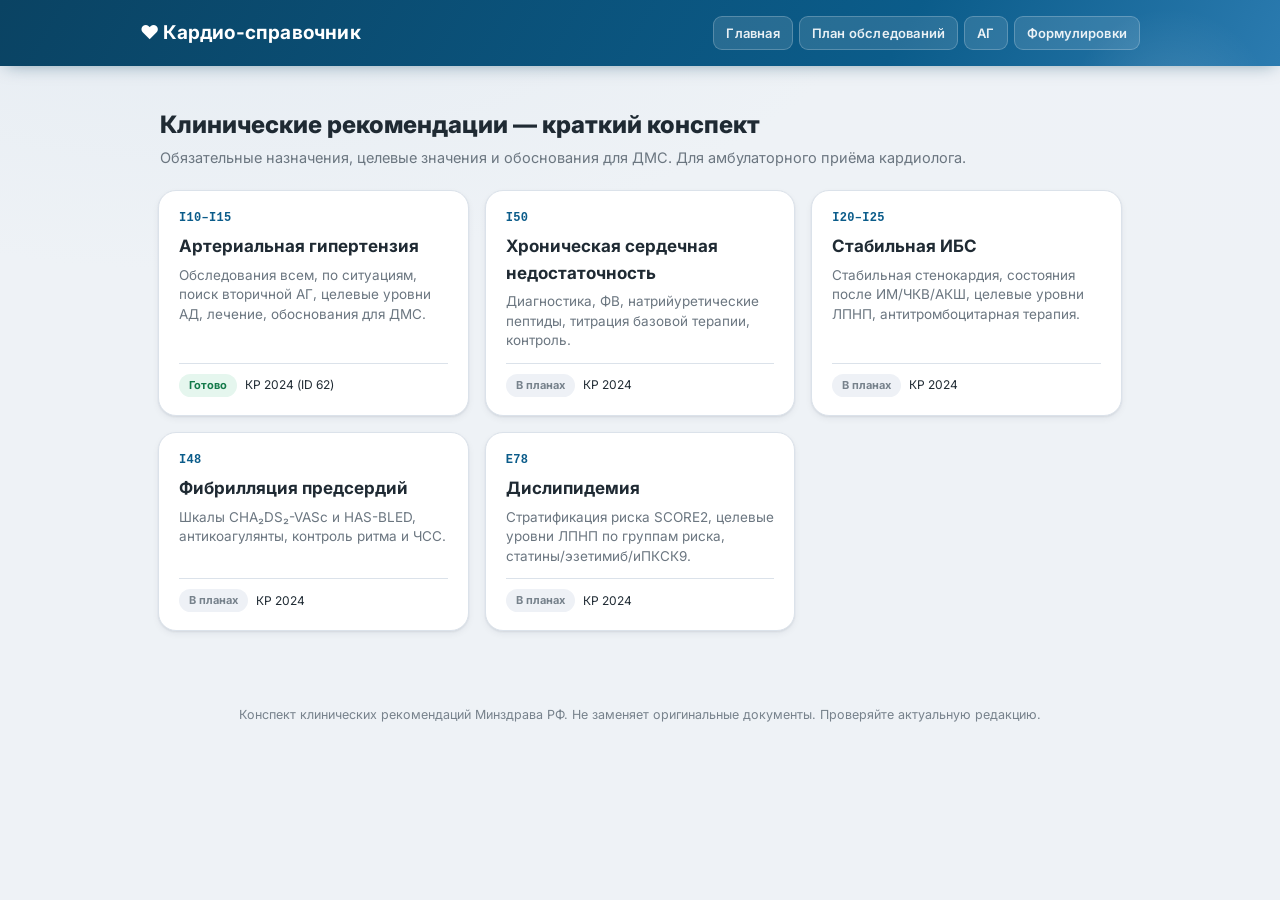
==== index.html @ 0620a476 "Initial commit" ====
<!DOCTYPE html>
<html lang="ru">
<head>
<meta charset="UTF-8">
<meta name="viewport" content="width=device-width, initial-scale=1.0">
<title>Кардио-справочник — клинические рекомендации для амбулаторного приёма</title>
<link rel="preconnect" href="https://fonts.googleapis.com">
<link rel="preconnect" href="https://fonts.gstatic.com" crossorigin>
<link href="https://fonts.googleapis.com/css2?family=Inter:wght@400;500;600;700;800&display=swap" rel="stylesheet">
<link rel="stylesheet" href="styles.css">
</head>
<body>

<header>
  <div class="topnav">
    <span class="brand">❤️ Кардио-справочник</span>
    <div class="nav-links">
      <a href="index.html">Главная</a>
      <a href="planner.html">План обследований</a>
      <a href="ag.html">АГ</a>
      <a href="formulas.html">Формулировки</a>
    </div>
  </div>
</header>

<div class="container">

  <div class="page-title">Клинические рекомендации — краткий конспект</div>
  <div class="page-sub">Обязательные назначения, целевые значения и обоснования для ДМС. Для амбулаторного приёма кардиолога.</div>

  <div class="cards-grid">

    <a class="dx-card" href="ag.html">
      <div class="dx-code">I10–I15</div>
      <div class="dx-title">Артериальная гипертензия</div>
      <div class="dx-desc">Обследования всем, по ситуациям, поиск вторичной АГ, целевые уровни АД, лечение, обоснования для ДМС.</div>
      <div class="dx-meta">
        <span class="badge badge-ready">Готово</span>
        <span>КР 2024 (ID 62)</span>
      </div>
    </a>

    <a class="dx-card" href="chsn.html" onclick="return false;" style="cursor:default;">
      <div class="dx-code">I50</div>
      <div class="dx-title">Хроническая сердечная недостаточность</div>
      <div class="dx-desc">Диагностика, ФВ, натрийуретические пептиды, титрация базовой терапии, контроль.</div>
      <div class="dx-meta">
        <span class="badge badge-soon">В планах</span>
        <span>КР 2024</span>
      </div>
    </a>

    <a class="dx-card" href="ibs.html" onclick="return false;" style="cursor:default;">
      <div class="dx-code">I20–I25</div>
      <div class="dx-title">Стабильная ИБС</div>
      <div class="dx-desc">Стабильная стенокардия, состояния после ИМ/ЧКВ/АКШ, целевые уровни ЛПНП, антитромбоцитарная терапия.</div>
      <div class="dx-meta">
        <span class="badge badge-soon">В планах</span>
        <span>КР 2024</span>
      </div>
    </a>

    <a class="dx-card" href="fp.html" onclick="return false;" style="cursor:default;">
      <div class="dx-code">I48</div>
      <div class="dx-title">Фибрилляция предсердий</div>
      <div class="dx-desc">Шкалы CHA₂DS₂-VASc и HAS-BLED, антикоагулянты, контроль ритма и ЧСС.</div>
      <div class="dx-meta">
        <span class="badge badge-soon">В планах</span>
        <span>КР 2024</span>
      </div>
    </a>

    <a class="dx-card" href="dislipidemiya.html" onclick="return false;" style="cursor:default;">
      <div class="dx-code">E78</div>
      <div class="dx-title">Дислипидемия</div>
      <div class="dx-desc">Стратификация риска SCORE2, целевые уровни ЛПНП по группам риска, статины/эзетимиб/иПКСК9.</div>
      <div class="dx-meta">
        <span class="badge badge-soon">В планах</span>
        <span>КР 2024</span>
      </div>
    </a>

  </div>

</div>

<footer>Конспект клинических рекомендаций Минздрава РФ. Не заменяет оригинальные документы. Проверяйте актуальную редакцию.</footer>

</body>
</html>
---- styles.css ----
/* ============================================================
   Кардио-справочник: КР для амбулаторного приёма
   Стиль по образцу MedicSchet (светлый, тени, градиенты),
   но с собственным акцентным цветом (#0b5c8a — клинический синий)
   ============================================================ */

/* ------------------------------------------------------------
   1. ПАЛИТРА И ПЕРЕМЕННЫЕ
   ------------------------------------------------------------ */
:root {
  --font: "Inter", -apple-system, BlinkMacSystemFont, "Segoe UI", Roboto,
          "Helvetica Neue", Arial, sans-serif;
  --mono: "SFMono-Regular", "JetBrains Mono", "Consolas", "Courier New", monospace;

  /* Поверхности */
  --bg: #eef2f6;
  --bg-gradient-a: #e4ebf2;
  --bg-gradient-b: #eef2f7;
  --surface: #ffffff;
  --surface-2: #f7f9fc;
  --surface-3: #eef1f6;
  --border: #dbe2ea;
  --border-strong: #c9d3df;

  /* Текст */
  --text: #1f2a33;
  --text-2: #4b5763;
  --muted: #6b7680;
  --faint: #77828c;
  --placeholder: #8a94a0;

  /* Фирменный цвет (клинический синий) */
  --primary: #0b5c8a;
  --primary-2: #094e77;
  --primary-soft: #e6f0f7;
  --primary-softer: #f0f6fb;
  --on-primary: #ffffff;

  /* Цвета риска */
  --green: #1f9d63;
  --green-soft: #e5f6ee;
  --green-deep: #157a4b;
  --orange: #e58e1b;
  --orange-soft: #fdf2e0;
  --orange-deep: #c06f0d;
  --red: #e0483d;
  --red-soft: #fdebe9;
  --red-deep: #bd3429;
  --blue: #3b6fe0;
  --blue-soft: #e8effd;
  --blue-deep: #2b54b4;

  /* Тень */
  --shadow-1: 0 1px 2px rgba(24, 28, 51, .07), 0 3px 9px -2px rgba(24, 28, 51, .09);
  --shadow-2: 0 4px 10px -2px rgba(24, 28, 51, .10), 0 14px 30px -10px rgba(24, 28, 51, .22);
  --shadow-3: 0 6px 16px rgba(24, 28, 51, .12), 0 16px 40px -12px rgba(24, 28, 51, .25);
  --shadow-primary: 0 8px 20px -8px rgba(11, 92, 138, .50);

  /* Радиус */
  --r-sm: 8px;
  --r: 13px;
  --r-lg: 18px;

  /* Шапка сайта */
  --header-a: #0a4363;
  --header-b: #0b5c8a;
}

/* ------------------------------------------------------------
   2. БАЗА И СБРОС
   ------------------------------------------------------------ */
*, *::before, *::after { box-sizing: border-box; margin: 0; padding: 0; }

html { -webkit-text-size-adjust: 100%; }

body {
  font-family: var(--font);
  color: var(--text);
  color-scheme: light;
  font-size: 15px;
  line-height: 1.55;
  background: var(--bg);
  background-image:
    radial-gradient(1200px 600px at 15% -10%, var(--bg-gradient-a), transparent 60%),
    radial-gradient(900px 500px at 100% 0%, var(--bg-gradient-b), transparent 55%);
  background-attachment: fixed;
  min-height: 100vh;
}

*::-webkit-scrollbar { width: 10px; height: 10px; }
*::-webkit-scrollbar-thumb { background: #c6cdd6; border-radius: 8px; border: 2px solid transparent; background-clip: content-box; }
*::-webkit-scrollbar-thumb:hover { background: #aab3bf; border: 2px solid transparent; background-clip: content-box; }

.container { max-width: 1000px; margin: 0 auto; padding: 22px 18px 50px; }

/* ------------------------------------------------------------
   3. ШАПКА
   ------------------------------------------------------------ */
header {
  background: linear-gradient(120deg, var(--header-a), var(--header-b) 70%, #2b7bb0);
  color: #fff;
  padding: 16px 28px;
  font-size: 19px;
  font-weight: 700;
  letter-spacing: .2px;
  box-shadow: 0 4px 18px -6px rgba(9, 66, 96, .5);
  position: relative;
  overflow: hidden;
}
header::after {
  content: "";
  position: absolute;
  right: -10px; top: -10px;
  width: 240px; height: 240px;
  border-radius: 50%;
  background: radial-gradient(circle, rgba(255,255,255,.12), transparent 60%);
  pointer-events: none;
}
header > span, header > div { position: relative; z-index: 1; }

/* Навигация */
.topnav {
  display: flex;
  align-items: center;
  justify-content: space-between;
  gap: 10px;
  flex-wrap: wrap;
  max-width: 1000px;
  margin: 0 auto;
}
.topnav .brand { display: flex; align-items: center; gap: 8px; }
.topnav .brand a { color: #fff; text-decoration: none; }
.nav-links { display: flex; gap: 6px; flex-wrap: wrap; }
.nav-links a {
  background: rgba(255,255,255,.12);
  border: 1px solid rgba(255,255,255,.22);
  color: rgba(255,255,255,.9);
  text-decoration: none;
  font-size: 13px;
  font-weight: 600;
  padding: 6px 12px;
  border-radius: 9px;
  transition: background .15s;
}
.nav-links a:hover { background: rgba(255,255,255,.22); color: #fff; }
.nav-links a.active { background: #fff; color: var(--primary-2); box-shadow: 0 2px 8px rgba(0,0,0,.18); }

/* ------------------------------------------------------------
   4. ГЛАВНАЯ — КАРТОЧКИ ДИАГНОЗОВ
   ------------------------------------------------------------ */
.page-title { font-size: 24px; font-weight: 800; margin: 18px 2px 4px; color: var(--text); }
.page-sub { color: var(--muted); font-size: 14.5px; margin: 0 2px 20px; }

.cards-grid {
  display: grid;
  grid-template-columns: repeat(auto-fill, minmax(300px, 1fr));
  gap: 16px;
}
.dx-card {
  display: flex;
  flex-direction: column;
  background: var(--surface);
  border: 1.5px solid var(--border);
  border-radius: var(--r-lg);
  padding: 18px 20px;
  text-decoration: none;
  color: var(--text);
  box-shadow: var(--shadow-1);
  transition: transform .12s, box-shadow .15s, border-color .15s;
  position: relative;
  overflow: hidden;
}
.dx-card:hover {
  transform: translateY(-2px);
  box-shadow: var(--shadow-2);
  border-color: var(--primary);
}
.dx-card .dx-code {
  font-family: var(--mono);
  font-size: 12px;
  font-weight: 600;
  color: var(--primary);
  letter-spacing: .3px;
  margin-bottom: 6px;
}
.dx-card .dx-title { font-size: 17px; font-weight: 700; margin-bottom: 6px; }
.dx-card .dx-desc { font-size: 13.5px; color: var(--muted); line-height: 1.45; flex: 1; }
.dx-card .dx-meta {
  display: flex;
  align-items: center;
  gap: 8px;
  margin-top: 12px;
  padding-top: 10px;
  border-top: 1px solid var(--border);
  font-size: 12px;
}
.dx-card .badge {
  font-size: 11px;
  font-weight: 700;
  padding: 3px 10px;
  border-radius: 12px;
}
.badge-ready { background: var(--green-soft); color: var(--green-deep); }
.badge-wip { background: var(--orange-soft); color: var(--orange-deep); }
.badge-soon { background: var(--surface-3); color: var(--faint); }

/* ------------------------------------------------------------
   5. КАРТОЧКА РАЗДЕЛА (страница диагноза)
   ------------------------------------------------------------ */
.section-card {
  background: var(--surface);
  border: 1.5px solid var(--border);
  border-radius: var(--r);
  padding: 20px 24px;
  margin-bottom: 16px;
  box-shadow: var(--shadow-1);
}
.section-card h2 {
  font-size: 18px;
  color: var(--primary);
  border-bottom: 2px solid var(--primary-soft);
  padding-bottom: 8px;
  margin-bottom: 14px;
}
.section-card h3 { font-size: 15px; margin: 16px 0 8px; color: var(--text); }

/* Пилюли-метки */
.pill { display: inline-block; font-size: 11.5px; font-weight: 700; padding: 2px 10px; border-radius: 12px; margin-right: 6px; vertical-align: middle; }
.pill-all { background: var(--green-soft); color: var(--green-deep); }
.pill-case { background: var(--orange-soft); color: var(--orange-deep); }
.pill-sec { background: var(--blue-soft); color: var(--blue-deep); }
.pill-danger { background: var(--red-soft); color: var(--red-deep); }

/* Раскрывающиеся блоки */
details {
  background: var(--surface-2);
  border: 1.5px solid var(--border);
  border-radius: 11px;
  margin: 8px 0;
  padding: 0;
  overflow: hidden;
}
details summary {
  cursor: pointer;
  padding: 12px 16px;
  font-weight: 600;
  font-size: 14px;
  color: var(--text);
  list-style: none;
  display: flex;
  align-items: center;
  justify-content: space-between;
  gap: 8px;
}
details summary::-webkit-details-marker { display: none; }
details summary .arrow { transition: transform .18s; color: var(--primary); font-size: 12px; }
details[open] summary .arrow { transform: rotate(90deg); }
details[open] { border-color: var(--primary); }
details .inner { padding: 12px 18px 14px; border-top: 1px solid var(--border); }

/* Таблицы */
table { width: 100%; border-collapse: collapse; margin: 8px 0; font-size: 13.5px; }
th { background: var(--primary-soft); color: var(--primary-2); text-align: left; padding: 8px 10px; font-weight: 600; }
td { padding: 7px 10px; border-bottom: 1px solid var(--border); vertical-align: top; }
tr:nth-child(even) td { background: var(--surface-2); }

/* Списки */
ul, ol { margin: 6px 0 6px 20px; }
li { margin: 3px 0; }

/* Блоки-заметки */
.note { background: var(--orange-soft); border-left: 4px solid var(--orange); padding: 10px 14px; border-radius: 0 6px 6px 0; margin: 10px 0; font-size: 13.5px; }
.dms { background: var(--primary-soft); border-left: 4px solid var(--primary); padding: 10px 14px; border-radius: 0 6px 6px 0; margin: 10px 0; font-size: 13.5px; }
.dms b { color: var(--primary); }
.danger { background: var(--red-soft); border-left: 4px solid var(--red); padding: 10px 14px; border-radius: 0 6px 6px 0; margin: 10px 0; font-size: 13.5px; }
.tag { font-size: 12.5px; color: var(--muted); }

/* Внутреннее оглавление диагноза */
.toc { display: flex; flex-wrap: wrap; gap: 6px; margin-bottom: 18px; }
.toc a {
  background: var(--primary-soft);
  color: var(--primary);
  text-decoration: none;
  padding: 5px 12px;
  border-radius: 20px;
  font-size: 13px;
  font-weight: 600;
}
.toc a:hover { background: var(--primary); color: #fff; }

/* Диагноз — шапка страницы */
.dx-header {
  background: linear-gradient(120deg, var(--header-a), var(--header-b) 70%, #2b7bb0);
  color: #fff;
  border-radius: var(--r-lg);
  padding: 22px 26px;
  margin-bottom: 18px;
  box-shadow: var(--shadow-2);
  position: relative;
  overflow: hidden;
}
.dx-header::after {
  content: "";
  position: absolute;
  right: -20px; top: -20px;
  width: 220px; height: 220px;
  border-radius: 50%;
  background: radial-gradient(circle, rgba(255,255,255,.12), transparent 60%);
  pointer-events: none;
}
.dx-header h1 { font-size: 22px; margin-bottom: 4px; position: relative; z-index: 1; }
.dx-header .sub { opacity: .92; font-size: 13.5px; position: relative; z-index: 1; }
.dx-header .meta { margin-top: 8px; font-size: 12.5px; opacity: .8; position: relative; z-index: 1; }

/* Кнопка «на главную» */
.back-btn {
  display: inline-block;
  background: var(--primary);
  color: #fff;
  text-decoration: none;
  font-size: 13px;
  font-weight: 600;
  padding: 8px 16px;
  border-radius: 9px;
  margin-bottom: 16px;
  box-shadow: var(--shadow-primary);
  transition: background .15s, transform .12s;
}
.back-btn:hover { background: var(--primary-2); transform: translateY(-1px); }

/* Футер */
footer {
  text-align: center;
  color: var(--faint);
  font-size: 12.5px;
  padding: 24px 0 10px;
}

/* ------------------------------------------------------------
   6. ПЕЧАТЬ
   ------------------------------------------------------------ */
@media print {
  body { background: #fff; }
  .topnav, .toc, .back-btn, footer, .nav-links { display: none !important; }
  details .inner { display: block; }
  .section-card, .dx-header { box-shadow: none; border-color: #ccc; break-inside: avoid; }
  .container { padding: 0; }
}
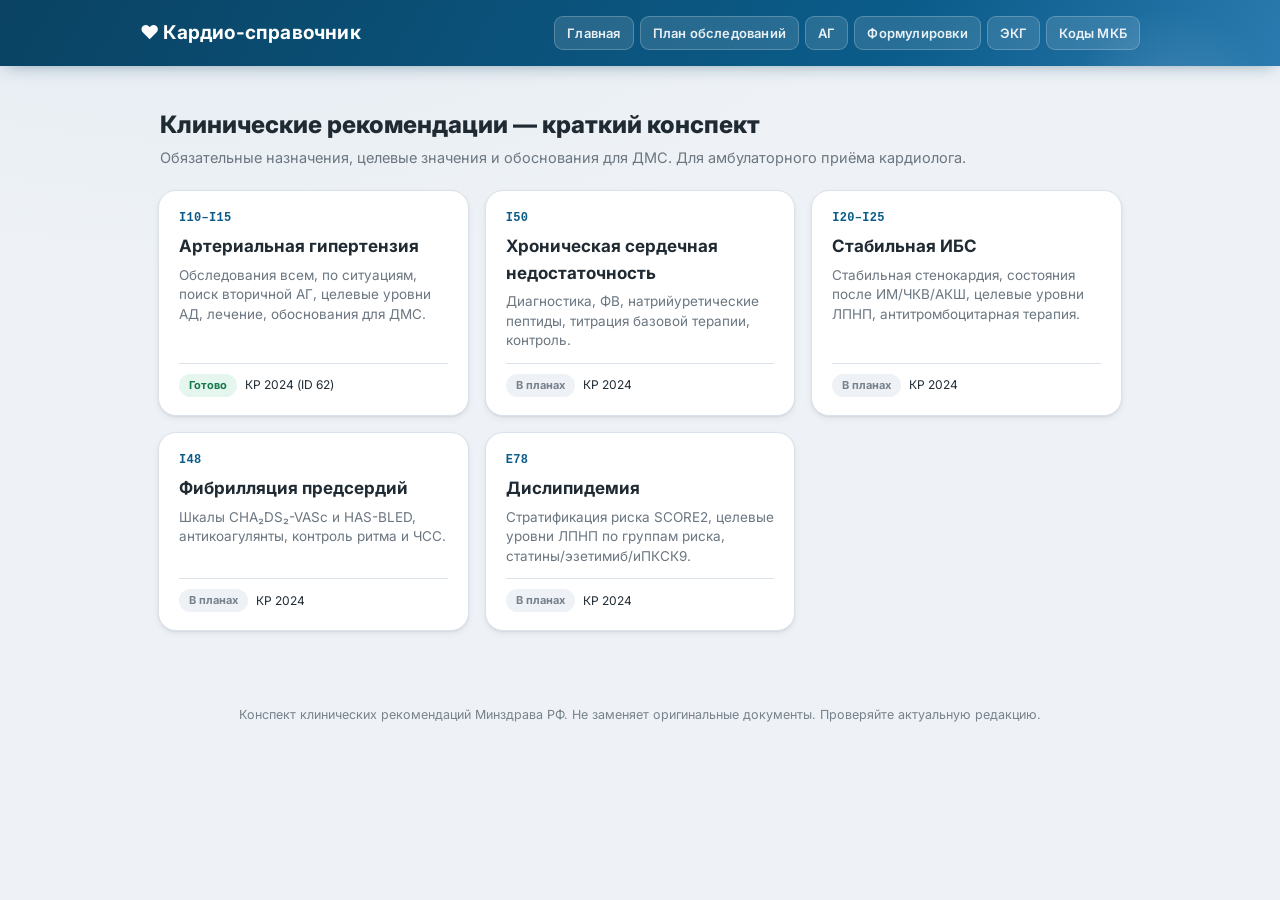
==== commit e9bece05: "МКБ (добавлено как идея пока) Возможно удалю потом. Не уверен нужно ли." ====
--- a/index.html
+++ b/index.html
@@ -19,6 +19,8 @@
       <a href="planner.html">План обследований</a>
       <a href="ag.html">АГ</a>
       <a href="formulas.html">Формулировки</a>
+      <a href="ecg.html">ЭКГ</a>
+      <a href="mkb.html">Коды МКБ</a>
     </div>
   </div>
 </header>
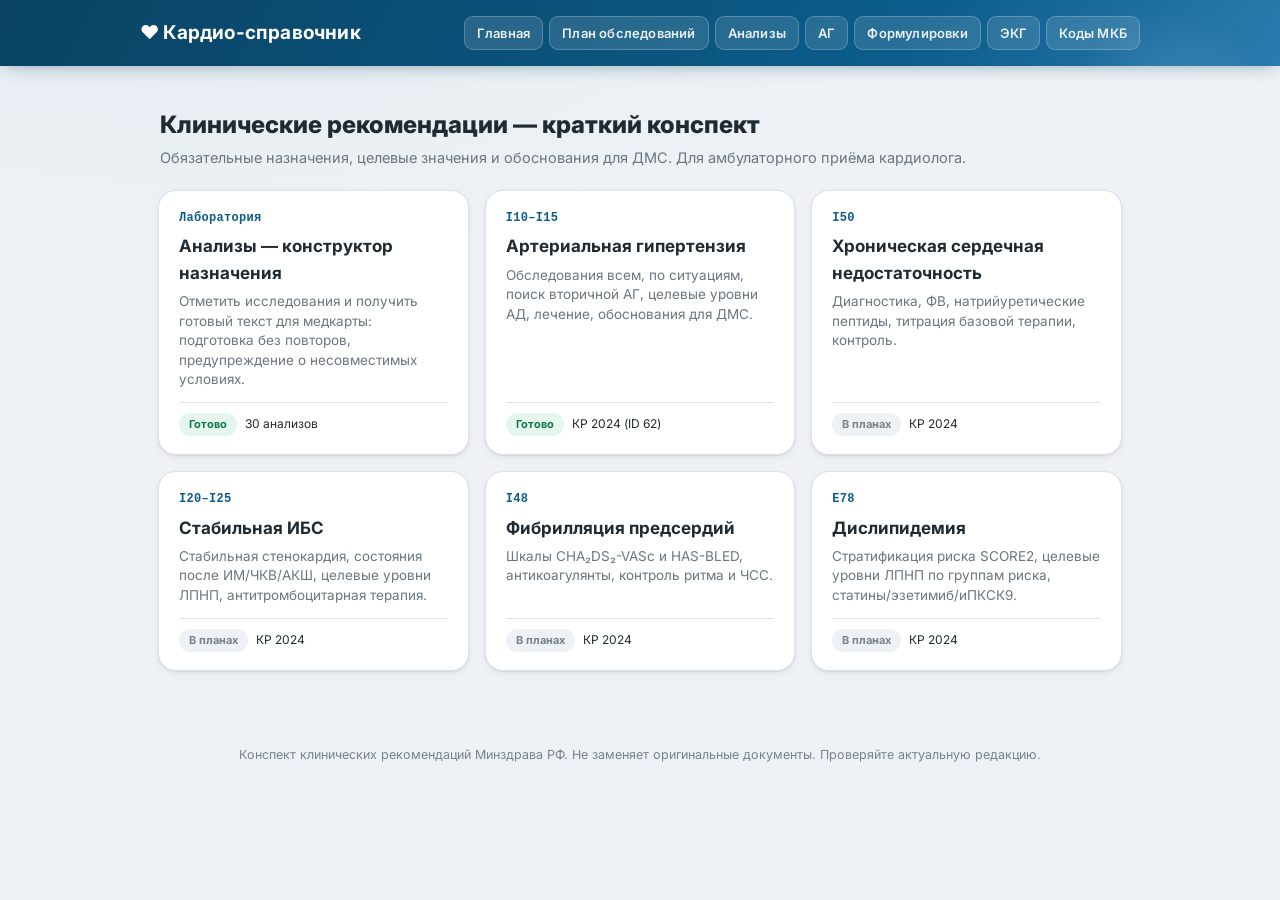
==== commit bfa44278: "Анализы: конструктор назначения лабораторных исследований Новая страница analizy.html: выбор анализо" ====
--- a/index.html
+++ b/index.html
@@ -17,6 +17,7 @@
     <div class="nav-links">
       <a href="index.html">Главная</a>
       <a href="planner.html">План обследований</a>
+      <a href="analizy.html">Анализы</a>
       <a href="ag.html">АГ</a>
       <a href="formulas.html">Формулировки</a>
       <a href="ecg.html">ЭКГ</a>
@@ -31,6 +32,16 @@
   <div class="page-sub">Обязательные назначения, целевые значения и обоснования для ДМС. Для амбулаторного приёма кардиолога.</div>
 
   <div class="cards-grid">
+
+    <a class="dx-card" href="analizy.html">
+      <div class="dx-code">Лаборатория</div>
+      <div class="dx-title">Анализы — конструктор назначения</div>
+      <div class="dx-desc">Отметить исследования и получить готовый текст для медкарты: подготовка без повторов, предупреждение о несовместимых условиях.</div>
+      <div class="dx-meta">
+        <span class="badge badge-ready">Готово</span>
+        <span>30 анализов</span>
+      </div>
+    </a>
 
     <a class="dx-card" href="ag.html">
       <div class="dx-code">I10–I15</div>
